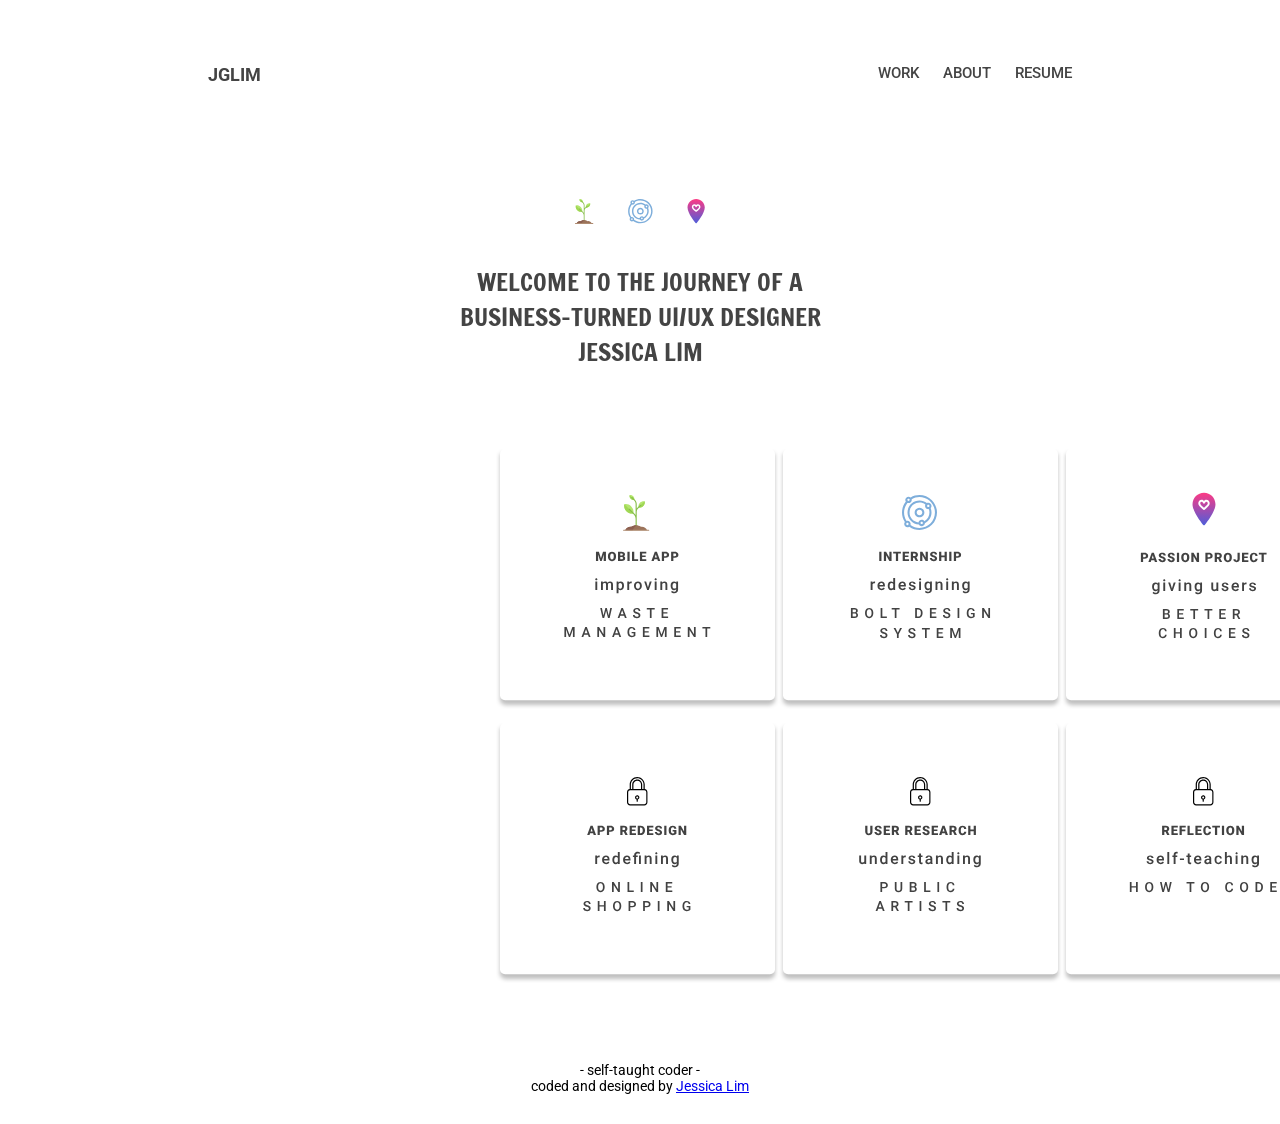
==== index.html @ a81ad9f7 "initial commit" ====
<!DOCTYPE html>
<html lang="en">
<head>
    <meta charset="UTF-8">
    <meta name="viewport" content="width=device-width, initial-scale=1.0">
    <title>jglim</title>
    <!-- <link rel="stylesheet" href="https://stackpath.bootstrapcdn.com/bootstrap/4.3.1/css/bootstrap.min.css" integrity="sha384-ggOyR0iXCbMQv3Xipma34MD+dH/1fQ784/j6cY/iJTQUOhcWr7x9JvoRxT2MZw1T" crossorigin="anonymous"> -->
    <link rel="stylesheet" href="index.css">
    <link href="https://fonts.googleapis.com/css2?family=Francois+One&family=Roboto:ital,wght@0,100;0,300;0,400;0,500;0,700;0,900;1,100;1,300;1,400;1,500;1,700;1,900&display=swap" rel="stylesheet">    <link rel="shortcut icon" type="image/svg" href="images/Group 247.svg">
</head> 
<body>


<header> 
    <a href="index.html" class="title">
        JGLIM
    </a>
        
    <nav>
        <a href="index.html#works" class="navbutton">WORK</a>
        <a href="about.html" class="navbutton">ABOUT</a>
        <a href="Jessica_Lim_Resume.pdf" target="_blank" class="navbutton">RESUME</a>
    </nav>
</header>

<br><br><br>

<img src="images/Group 293.svg" alt="" class="center">

<div class="intro">
    welcome to the journey of a business-turned UI/UX designer Jessica Lim
</div>


 

<div class="display">
    <div class="trashtalkwork">
        <a href="trashtalk.html">
            <img id= "img1" onmouseover="newtrashtalk()" onmouseout="trashtalk()" src="images/Group_288.svg"/>
        </a>
    </div>

    <div class="pegawork">
        <a href="pegasystems.html">
            <img id= "img2" onmouseover="newpega()" onmouseout="pega()" src="images/Group_289.svg"/>
        </a>
    </div>

    <div class="douwork">
        <a href="dou.html">
            <img id= "img3" onmouseover="newdou()" onmouseout="dou()" src="images/Group_287.svg"/>
        </a>
    </div>
</div>


<div id="works" class="line2">
    <div class="publicart">
            <img src="images/redesign.svg" alt="uniqlo redesign">
    </div>
    <div class="uniqlo">
            <img src="images/Group 291.svg" alt="public art">
    </div>
    <div class="why red">
            <img id= "img6" onmouseover="newred()" onmouseout="red()" src="images/Group 292.svg"/>
    </div>
</div>

<footer>
    <p>
        - self-taught coder -
        <br>coded and designed by 
        <a href="about.html" class="link">Jessica Lim</a>
    </p>
</footer>
<script src="index.js"></script>
</body>
---- index.css ----
body{
    /* background-color: #EFF4FF; */
    background-color: white;
    /* background-image: linear-gradient( #eff4ff,white    ); */
    /* margin-left: 13rem;
    margin-right: 13rem; */
    margin-left: 13rem;
    margin-right: 13rem;
    margin-top: 4rem;
}


.title{
    font-family: "roboto";
    text-decoration: none;
    font-size: 18px;
    color: rgb(68, 68, 68);
    font-weight: 700;
}

.navbutton{
    font-family: "roboto";
    text-decoration: none;
    font-size: 15px;
    color: rgb(68, 68, 68);
    font-weight: 500;
}

nav{
    float: right;
    word-spacing: 20px;
}

.center{
    margin-left: auto;
    margin-right: auto;
    width: 15%;
    display: block;
    padding-top: 60px;
}

.intro{
    font-family:'Francois One','roboto';
    font-size: 25px;
    /* font-weight: 100; */
    text-transform: uppercase;
    text-align: center;
    padding-top: 40px;
    padding-left: 14rem;
    padding-right: 14rem;
    color: rgb(68, 68, 68);
    padding-bottom: 50px;
}

.type{
    display: flex;
    color: rgb(68, 68, 68);
    justify-content: center;
}

h1{
    font-family: 'roboto';
    font-size: 20px;
    color: rgb(68, 68, 68);
    text-align: center;
}

.typing{
    font-family: 'roboto';
    font-size: 20px;
    color: rgb(68, 68, 68);
    text-align: center;
    position: relative; 
    margin-left: 10px;
}

.typing::after{
    content: "";
    position: absolute;
    width: 1px;
    height: 100%;
    border-right: 2px solid black;
    right: -4px;
    animation: blink 0.8s infinite ease;
}

@keyframes blink{
    0%{
        opacity: 0;
    }
    100%{
        opacity: 1;
    }
}


.display{
    padding-top: 30px;
    /* margin-left: 18rem; */
    margin-right: 18rem;
    margin-left: 18rem;
    float: inline-start;
    display: flex;
    justify-content: space-evenly;
}

.line2{
    /* margin-left: 50px;
    margin-right: 50px; */
    margin-left: 18rem;
    margin-right: 18rem;
    float: inline-start;
    display: flex;
    justify-content: space-evenly;
    padding-top: 10px;
    padding-bottom: 75px;
}
footer{
    font-family: 'roboto', sans-serif;
    font-weight: normal;
    text-align: center;
    font-size: 14px;
    color: black;
    margin-bottom: 30px;
}
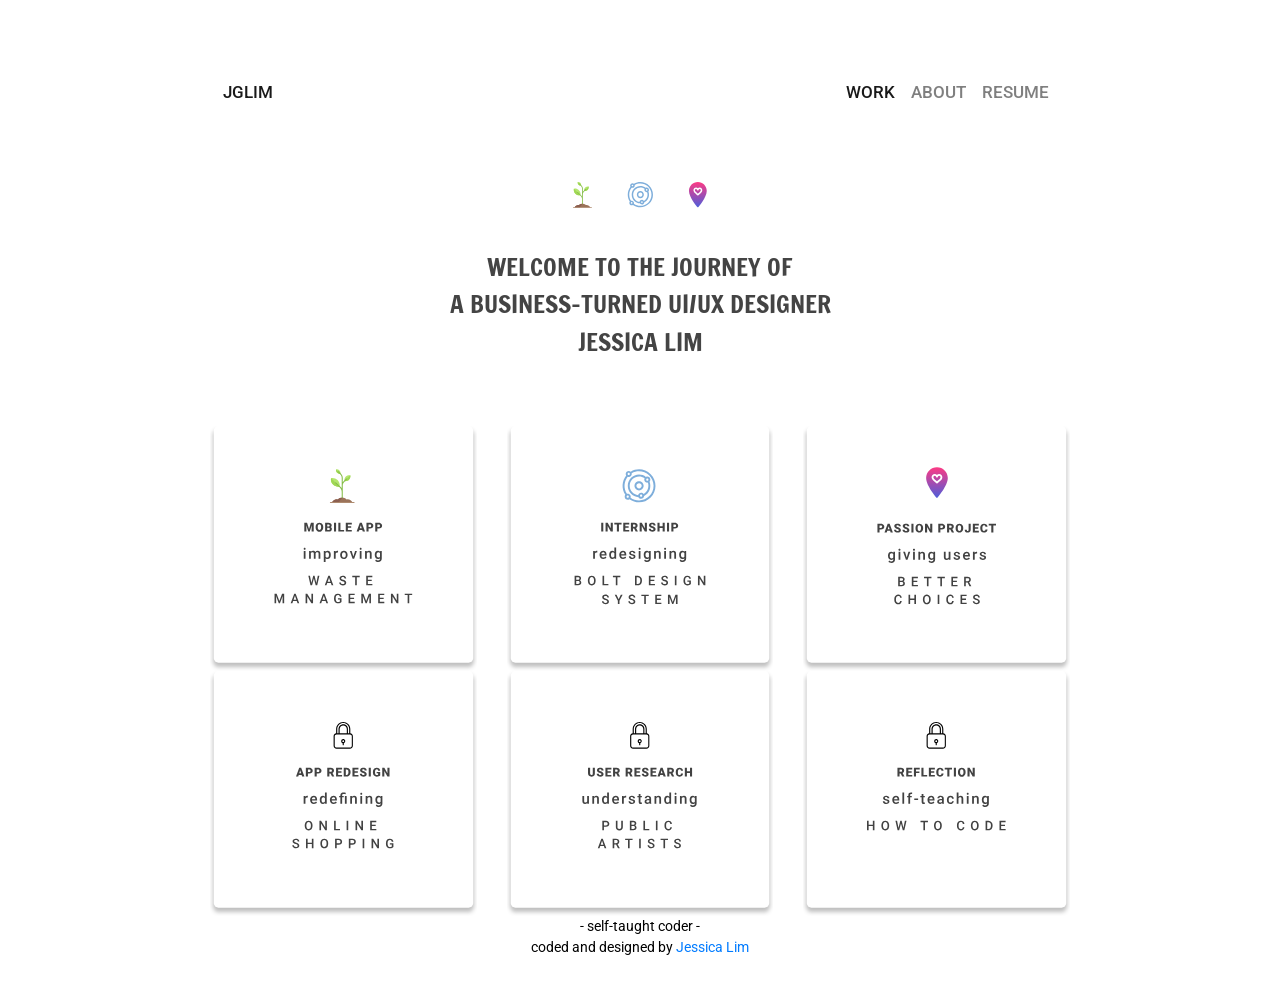
==== commit 8ca39e4f: "navbar and animation changes" ====
--- a/index.html
+++ b/index.html
@@ -4,14 +4,31 @@
     <meta charset="UTF-8">
     <meta name="viewport" content="width=device-width, initial-scale=1.0">
     <title>jglim</title>
-    <!-- <link rel="stylesheet" href="https://stackpath.bootstrapcdn.com/bootstrap/4.3.1/css/bootstrap.min.css" integrity="sha384-ggOyR0iXCbMQv3Xipma34MD+dH/1fQ784/j6cY/iJTQUOhcWr7x9JvoRxT2MZw1T" crossorigin="anonymous"> -->
+    <link rel="stylesheet" href="https://stackpath.bootstrapcdn.com/bootstrap/4.3.1/css/bootstrap.min.css" integrity="sha384-ggOyR0iXCbMQv3Xipma34MD+dH/1fQ784/j6cY/iJTQUOhcWr7x9JvoRxT2MZw1T" crossorigin="anonymous">
     <link rel="stylesheet" href="index.css">
-    <link href="https://fonts.googleapis.com/css2?family=Francois+One&family=Roboto:ital,wght@0,100;0,300;0,400;0,500;0,700;0,900;1,100;1,300;1,400;1,500;1,700;1,900&display=swap" rel="stylesheet">    <link rel="shortcut icon" type="image/svg" href="images/Group 247.svg">
-</head> 
+    <link href="https://fonts.googleapis.com/css2?family=Francois+One&family=Roboto:ital,wght@0,100;0,300;0,400;0,500;0,700;0,900;1,100;1,300;1,400;1,500;1,700;1,900&display=swap" rel="stylesheet">    
+    <link rel="shortcut icon" type="image/svg" href="images/Group 247.svg">
+</head>
+
 <body>
+  <nav class="navbar navbar-expand-lg navbar-light bg-transparent">
+      <div class="container-fluid">
+          <a class="navbar-brand navbutton" href="#">JGLIM</a>
+          <button class="navbar-toggler" type="button" data-bs-toggle="collapse" data-bs-target="#navbarNav" aria-controls="navbarNav" aria-expanded="false" aria-label="Toggle navigation">
+          <span class="navbar-toggler-icon"></span>
+          </button>
+          <div class="collapse navbar-collapse justify-content-end" id="navbarNav">
+            <div class="navbar-nav">
+              <a class="nav-link active navbutton" aria-current="page" href="index.html#works">WORK</a>
+              <a class="nav-link navbutton" href="about.html">ABOUT</a>
+              <a class="nav-link navbutton" href="Jessica_Lim_Resume.pdf">RESUME</a>
+            </div>
+          </div>
+      </div>
+  </nav>
 
 
-<header> 
+<!-- <header> 
     <a href="index.html" class="title">
         JGLIM
     </a>
@@ -21,49 +38,63 @@
         <a href="about.html" class="navbutton">ABOUT</a>
         <a href="Jessica_Lim_Resume.pdf" target="_blank" class="navbutton">RESUME</a>
     </nav>
-</header>
+</header> -->
 
-<br><br><br>
+<!-- <br><br><br> -->
 
 <img src="images/Group 293.svg" alt="" class="center">
 
-<div class="intro">
-    welcome to the journey of a business-turned UI/UX designer Jessica Lim
+<!-- <div class="intro">
+    welcome to the journey of<br>a business-turned UI/UX designer<br>Jessica Lim
+</div> -->
+
+<div class="fade-in-text intro">
+  <p>welcome to the journey of<br>a business-turned UI/UX designer<br>Jessica Lim</p>
 </div>
-
-
  
 
-<div class="display">
-    <div class="trashtalkwork">
-        <a href="trashtalk.html">
-            <img id= "img1" onmouseover="newtrashtalk()" onmouseout="trashtalk()" src="images/Group_288.svg"/>
-        </a>
+<div class="row g-1 padding">
+    <div class="col-lg-4">
+        <div class="trashtalkwork">
+            <a href="trashtalk.html">
+                <img class="fullw" id= "img1" onmouseover="newtrashtalk()" onmouseout="trashtalk()" src="images/Group_288.svg"/>
+            </a>
+        </div>
     </div>
-
-    <div class="pegawork">
-        <a href="pegasystems.html">
-            <img id= "img2" onmouseover="newpega()" onmouseout="pega()" src="images/Group_289.svg"/>
-        </a>
+    <div class="col-lg-4">
+        <div class="pegawork">
+            <a href="pegasystems.html">
+                <img class="fullw" id= "img2" onmouseover="newpega()" onmouseout="pega()" src="images/Group_289.svg"/>
+            </a>
+        </div>
     </div>
-
-    <div class="douwork">
-        <a href="dou.html">
-            <img id= "img3" onmouseover="newdou()" onmouseout="dou()" src="images/Group_287.svg"/>
-        </a>
+    <div class="col-lg-4">
+        <div class="douwork">
+            <a href="dou.html">
+                <img class="fullw" id= "img3" onmouseover="newdou()" onmouseout="dou()" src="images/Group_287.svg"/>
+            </a>
+        </div>
     </div>
 </div>
 
 
-<div id="works" class="line2">
-    <div class="publicart">
-            <img src="images/redesign.svg" alt="uniqlo redesign">
+<div class="row g-1 padding">
+    <div class="col-lg-4">
+        <div class="publicart">
+            <img src="images/redesign.svg" class="fullw" alt="uniqlo redesign">
     </div>
-    <div class="uniqlo">
-            <img src="images/Group 291.svg" alt="public art">
     </div>
-    <div class="why red">
-            <img id= "img6" onmouseover="newred()" onmouseout="red()" src="images/Group 292.svg"/>
+    
+    <div class="col-lg-4">
+        <div class="uniqlo">
+            <img src="images/Group 291.svg" class="fullw" alt="public art">
+        </div>
+    </div>
+    
+    <div class="col-lg-4">
+        <div class="why red">
+            <img class="fullw" id= "img6" onmouseover="newred()" onmouseout="red()" src="images/Group 292.svg"/>
+        </div>
     </div>
 </div>
 
@@ -75,4 +106,5 @@
     </p>
 </footer>
 <script src="index.js"></script>
+<script src="https://cdn.jsdelivr.net/npm/bootstrap@5.0.0/dist/js/bootstrap.bundle.min.js" integrity="sha384-p34f1UUtsS3wqzfto5wAAmdvj+osOnFyQFpp4Ua3gs/ZVWx6oOypYoCJhGGScy+8" crossorigin="anonymous"></script>
 </body>
--- a/index.css
+++ b/index.css
@@ -4,8 +4,8 @@
     /* background-image: linear-gradient( #eff4ff,white    ); */
     /* margin-left: 13rem;
     margin-right: 13rem; */
-    margin-left: 13rem;
-    margin-right: 13rem;
+    margin-left: 15%;
+    margin-right: 15%;
     margin-top: 4rem;
 }
 
@@ -21,14 +21,9 @@
 .navbutton{
     font-family: "roboto";
     text-decoration: none;
-    font-size: 15px;
+    font-size: 17px;
     color: rgb(68, 68, 68);
     font-weight: 500;
-}
-
-nav{
-    float: right;
-    word-spacing: 20px;
 }
 
 .center{
@@ -46,11 +41,42 @@
     text-transform: uppercase;
     text-align: center;
     padding-top: 40px;
-    padding-left: 14rem;
-    padding-right: 14rem;
     color: rgb(68, 68, 68);
     padding-bottom: 50px;
 }
+
+.fade-in-text {
+    animation: fadeIn linear 2s;
+    -webkit-animation: fadeIn linear 2s;
+    -moz-animation: fadeIn linear 2s;
+    -o-animation: fadeIn linear 2s;
+    -ms-animation: fadeIn linear 2s;
+  }
+  
+  @keyframes fadeIn {
+    0% {opacity:0;}
+    100% {opacity:1;}
+  }
+  
+  @-moz-keyframes fadeIn {
+    0% {opacity:0;}
+    100% {opacity:1;}
+  }
+  
+  @-webkit-keyframes fadeIn {
+    0% {opacity:0;}
+    100% {opacity:1;}
+  }
+  
+  @-o-keyframes fadeIn {
+    0% {opacity:0;}
+    100% {opacity:1;}
+  }
+  
+  @-ms-keyframes fadeIn {
+    0% {opacity:0;}
+    100% {opacity:1;}
+  }
 
 .type{
     display: flex;
@@ -93,20 +119,26 @@
     }
 }
 
+.fullw{
+    width: 100%;
+}
 
-.display{
+.padding{
+    padding-left: 2%;
+    padding-right: 2%;
+}
+
+
+/* .display{
     padding-top: 30px;
-    /* margin-left: 18rem; */
     margin-right: 18rem;
     margin-left: 18rem;
     float: inline-start;
     display: flex;
     justify-content: space-evenly;
-}
+} */
 
-.line2{
-    /* margin-left: 50px;
-    margin-right: 50px; */
+/* .line2{
     margin-left: 18rem;
     margin-right: 18rem;
     float: inline-start;
@@ -114,7 +146,7 @@
     justify-content: space-evenly;
     padding-top: 10px;
     padding-bottom: 75px;
-}
+} */
 footer{
     font-family: 'roboto', sans-serif;
     font-weight: normal;
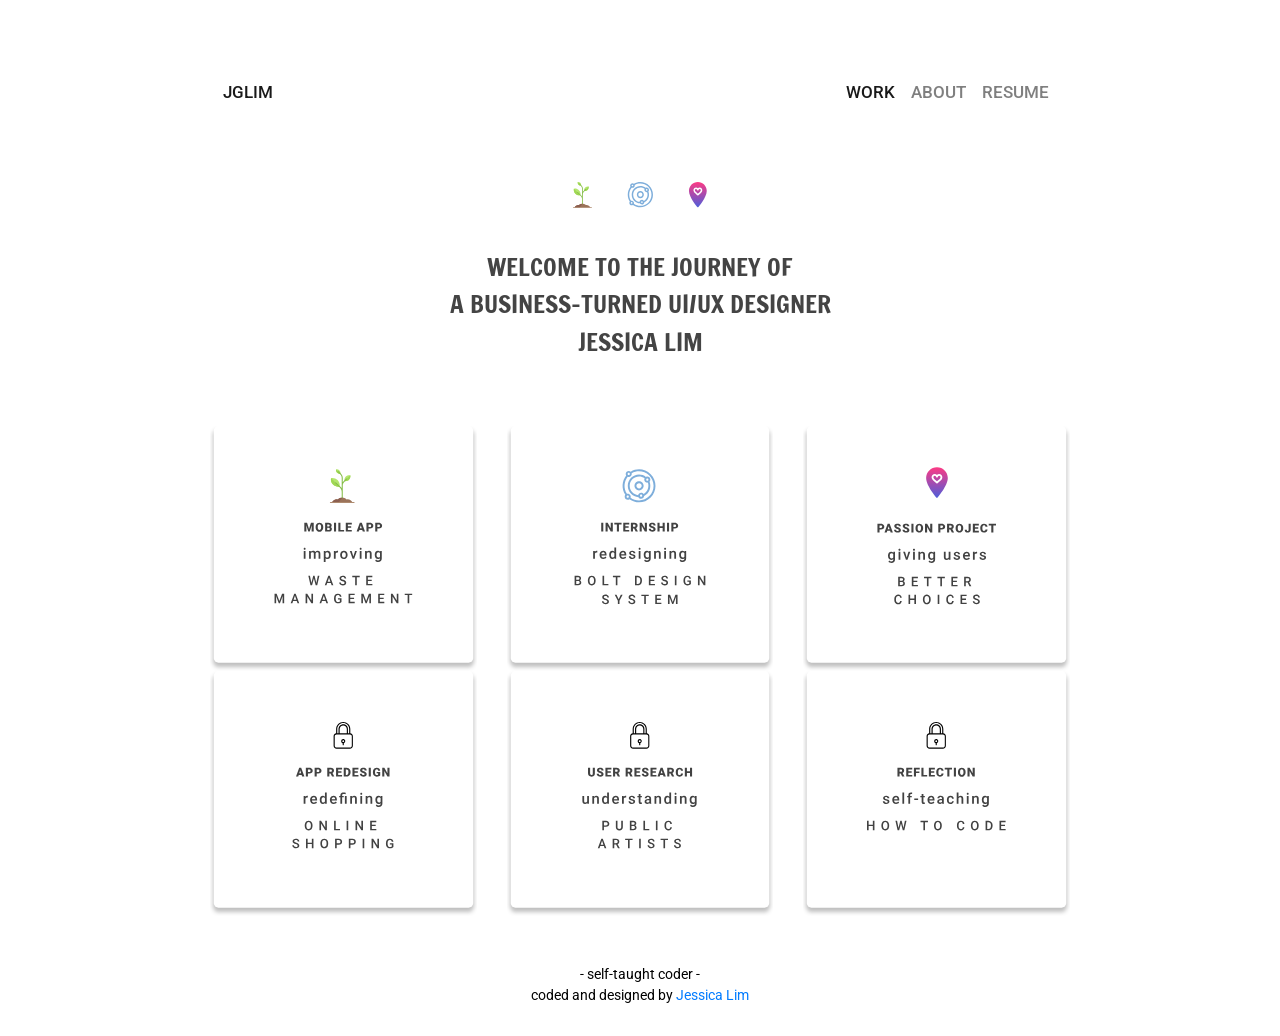
==== commit ed935414: "navbar adjustments" ====
--- a/index.html
+++ b/index.html
@@ -97,7 +97,7 @@
         </div>
     </div>
 </div>
-
+<br><br>
 <footer>
     <p>
         - self-taught coder -
--- a/index.css
+++ b/index.css
@@ -22,7 +22,7 @@
     font-family: "roboto";
     text-decoration: none;
     font-size: 17px;
-    color: rgb(68, 68, 68);
+    color: rgb(58, 58, 58);
     font-weight: 500;
 }
 
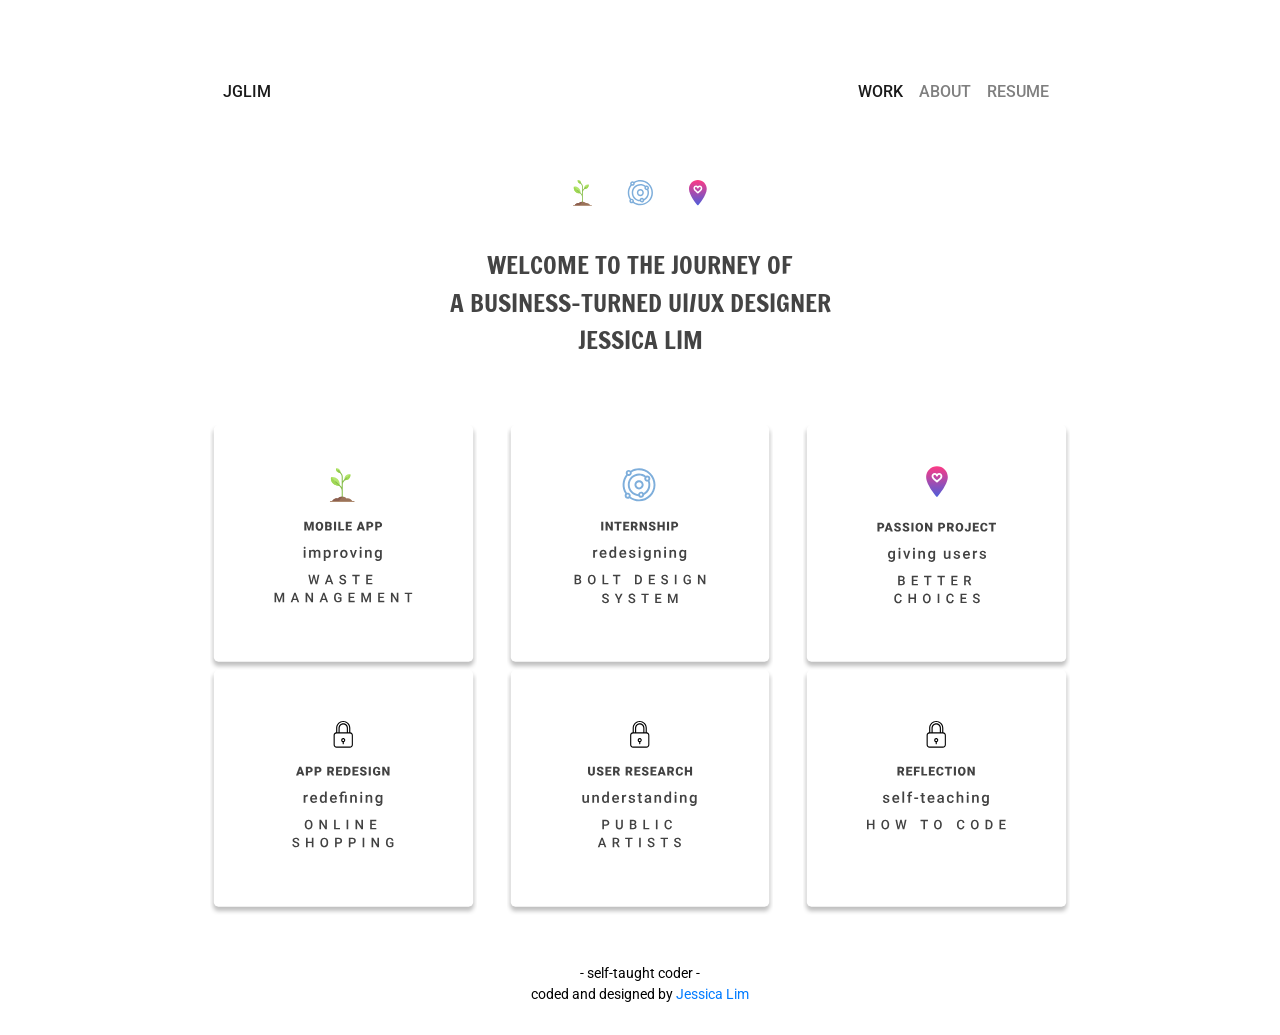
==== commit aef6e100: "cleaning code" ====
--- a/index.html
+++ b/index.html
@@ -27,32 +27,12 @@
       </div>
   </nav>
 
-
-<!-- <header> 
-    <a href="index.html" class="title">
-        JGLIM
-    </a>
-        
-    <nav>
-        <a href="index.html#works" class="navbutton">WORK</a>
-        <a href="about.html" class="navbutton">ABOUT</a>
-        <a href="Jessica_Lim_Resume.pdf" target="_blank" class="navbutton">RESUME</a>
-    </nav>
-</header> -->
-
-<!-- <br><br><br> -->
-
 <img src="images/Group 293.svg" alt="" class="center">
-
-<!-- <div class="intro">
-    welcome to the journey of<br>a business-turned UI/UX designer<br>Jessica Lim
-</div> -->
 
 <div class="fade-in-text intro">
   <p>welcome to the journey of<br>a business-turned UI/UX designer<br>Jessica Lim</p>
 </div>
  
-
 <div class="row g-1 padding">
     <div class="col-lg-4">
         <div class="trashtalkwork">
@@ -76,7 +56,6 @@
         </div>
     </div>
 </div>
-
 
 <div class="row g-1 padding">
     <div class="col-lg-4">
--- a/index.css
+++ b/index.css
@@ -1,19 +1,14 @@
 body{
-    /* background-color: #EFF4FF; */
     background-color: white;
-    /* background-image: linear-gradient( #eff4ff,white    ); */
-    /* margin-left: 13rem;
-    margin-right: 13rem; */
     margin-left: 15%;
     margin-right: 15%;
     margin-top: 4rem;
 }
 
-
 .title{
     font-family: "roboto";
     text-decoration: none;
-    font-size: 18px;
+    font-size: 17px;
     color: rgb(68, 68, 68);
     font-weight: 700;
 }
@@ -21,7 +16,7 @@
 .navbutton{
     font-family: "roboto";
     text-decoration: none;
-    font-size: 17px;
+    font-size: 16px;
     color: rgb(58, 58, 58);
     font-weight: 500;
 }
@@ -37,7 +32,6 @@
 .intro{
     font-family:'Francois One','roboto';
     font-size: 25px;
-    /* font-weight: 100; */
     text-transform: uppercase;
     text-align: center;
     padding-top: 40px;
@@ -128,25 +122,6 @@
     padding-right: 2%;
 }
 
-
-/* .display{
-    padding-top: 30px;
-    margin-right: 18rem;
-    margin-left: 18rem;
-    float: inline-start;
-    display: flex;
-    justify-content: space-evenly;
-} */
-
-/* .line2{
-    margin-left: 18rem;
-    margin-right: 18rem;
-    float: inline-start;
-    display: flex;
-    justify-content: space-evenly;
-    padding-top: 10px;
-    padding-bottom: 75px;
-} */
 footer{
     font-family: 'roboto', sans-serif;
     font-weight: normal;
